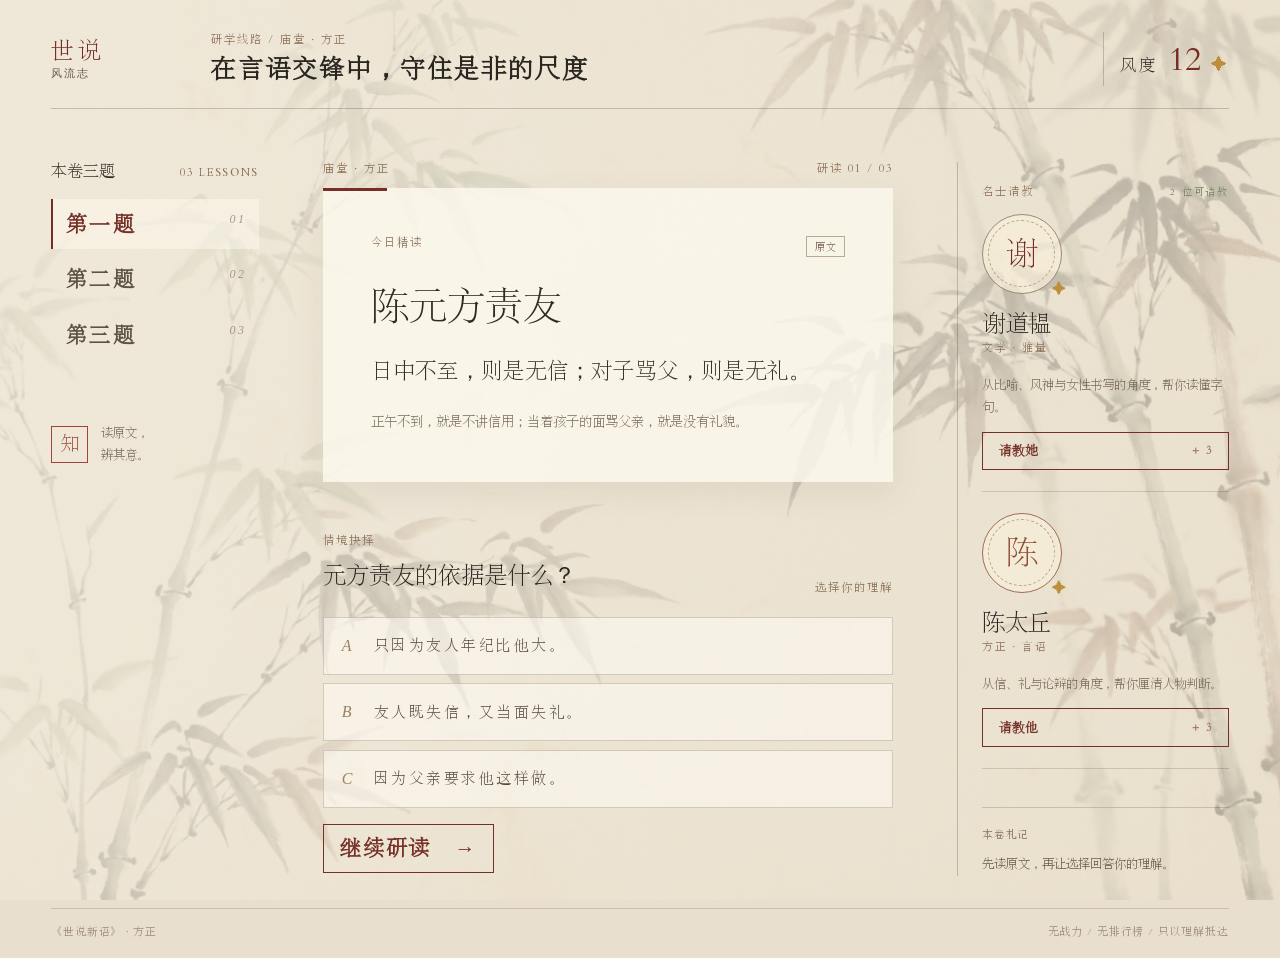
==== court.html @ 74789660 "first demo" ====
<!DOCTYPE html><html lang="zh-CN"><head><meta charset="UTF-8"><meta name="viewport" content="width=device-width, initial-scale=1.0"><title>庙堂·方正 · 世说风流志</title><link rel="stylesheet" href="css/style.css"></head><body class="game-page route-page route-court"><div class="game-shell"><div id="route-app"></div></div><script src="js/route.js"></script></body></html>
---- css/style.css ----
@font-face {
    font-family: 'ZHSJ Serif';
    src: url('../assets/fonts/ZHSJ-basic.woff2') format('woff2');
    font-display: swap;
}

:root {
    --ink: #2d2a25;
    --paper: #f7f0df;
    --accent: #7b3f26;
    --accent-dark: #5f2e1e;
}

* {
    box-sizing: border-box;
}

body {
    margin: 0;
    overflow: hidden;
    background: var(--paper);
    color: var(--ink);
    font-family: 'ZHSJ Serif', serif;
}

#app {
    position: relative;
    width: 100vw;
    height: 100vh;
    height: 100dvh;
}

#game-canvas {
    display: block;
    width: 100%;
    height: 100%;
}

#ui-layer {
    position: absolute;
    inset: 0;
    pointer-events: none;
    display: flex;
    flex-direction: column;
    align-items: flex-start;
    justify-content: space-between;
    padding: clamp(3rem, 10vh, 7rem) clamp(1.5rem, 9vw, 9rem) clamp(2rem, 8vh, 6rem);
}

.title-block {
    width: 100%;
    text-shadow: 0 1px 14px rgba(255, 252, 240, 0.75);
}

.title-block h1 {
    margin: 0;
    font-size: clamp(1.8rem, 5vw, 4.5rem);
    font-weight: 600;
    letter-spacing: 0.04em;
    line-height: 1.2;
    white-space: nowrap;
}

.title-block em {
    color: var(--accent);
    font-style: normal;
}

.eyebrow {
    margin: 0 0 0.8rem;
    color: var(--accent);
    font-size: clamp(0.85rem, 1.5vw, 1.1rem);
    letter-spacing: 0.35em;
}

/* 菜单容器 */
#start-menu {
    pointer-events: auto; /* 恢复按钮点击 */
    width: min(100%, 14rem);
    padding: 1rem 0;
}

/* 按钮样式 */
button {
    display: block;
    width: 100%;
    margin: 0.8rem 0;
    padding: 0.85rem 1.2rem;
    border: 1px solid var(--accent);
    border-radius: 2px;
    color: var(--paper);
    background-color: var(--accent);
    font: 600 1.3rem 'ZHSJ Serif', serif;
    letter-spacing: 0.12em;
    cursor: pointer;
    transition: background-color 0.2s, transform 0.2s;
}

button:hover {
    background-color: var(--accent-dark);
    transform: translateY(-2px);
}

button:focus-visible {
    outline: 3px solid rgba(123, 63, 38, 0.35);
    outline-offset: 3px;
}

button:disabled {
    cursor: wait;
    opacity: 0.7;
}

#loading-screen {
    position: absolute;
    inset: 0;
    display: flex;
    opacity: 0;
    background-color: #2c2c2c;
    color: #e1c273;
    flex-direction: column;
    justify-content: center;
    align-items: center;
    z-index: 999;
    pointer-events: none;
    transition: opacity 0.55s ease;
}

#loading-screen.is-visible {
    opacity: 1;
}

#loading-screen h1 {
    margin: 0 0 0.5rem;
    font-size: clamp(2rem, 6vw, 4rem);
    font-weight: 600;
}

#loading-screen p {
    margin: 0;
}

.loading-track {
    width: min(70vw, 20rem);
    height: 0.35rem;
    margin-top: 1.75rem;
    overflow: hidden;
    border: 1px solid rgba(225, 194, 115, 0.55);
    background: rgba(0, 0, 0, 0.25);
}

#loading-progress {
    display: block;
    width: 0%;
    height: 100%;
    background: #e1c273;
    transition: width 0.25s ease-out;
}

#loading-percent {
    min-width: 3rem;
    margin-top: 0.7rem !important;
    color: rgba(225, 194, 115, 0.8);
    font-size: 0.85rem;
    text-align: center;
}

.start-page {
    min-height: 100vh;
    overflow: auto;
    display: grid;
    place-items: center;
    padding: 2rem;
    background:
        linear-gradient(90deg, rgba(247, 240, 223, 0.28), rgba(247, 240, 223, 0.78)),
        url('../assets/images/bg_banboo.png') center / cover no-repeat;
}

.start-page.is-loading .welcome-panel {
    opacity: 0;
    transform: translateY(0.75rem);
}

.welcome-panel {
    width: min(100%, 40rem);
    padding: clamp(2rem, 7vw, 5rem);
    border-left: 3px solid var(--accent);
    background: rgba(247, 240, 223, 0.78);
    box-shadow: 0 1rem 3rem rgba(74, 49, 32, 0.12);
    opacity: 1;
    transform: translateY(0);
    transition: opacity 0.7s ease, transform 0.7s ease;
}

.start-eyebrow {
    margin: 0 0 1.5rem;
    color: var(--accent);
    font-size: clamp(0.85rem, 2vw, 1.05rem);
    letter-spacing: 0.28em;
}

.welcome-panel h1 {
    margin: 0;
    color: var(--ink);
    font-size: clamp(2rem, 5vw, 4rem);
    font-weight: 600;
    letter-spacing: 0.08em;
    line-height: 1.35;
}

.welcome-copy {
    max-width: 29rem;
    margin: 1.8rem 0 2.5rem;
    color: #5a4a3b;
    font-size: clamp(1rem, 2vw, 1.2rem);
    line-height: 2;
}

.start-actions {
    display: flex;
    flex-wrap: wrap;
    align-items: center;
    gap: 1rem;
}

.start-actions a {
    display: inline-block;
    padding: 0.8rem 1.5rem;
    font-size: 1.1rem;
    letter-spacing: 0.1em;
    text-decoration: none;
    transition: background-color 0.2s, color 0.2s, transform 0.2s;
}

.start-primary {
    color: var(--paper);
    background: var(--accent);
}

.start-secondary {
    color: var(--accent);
    border: 1px solid var(--accent);
}

.start-actions a:hover {
    transform: translateY(-2px);
}

.start-primary:hover {
    background: var(--accent-dark);
}

.start-secondary:hover {
    color: var(--paper);
    background: var(--accent);
}

@media (max-width: 600px) {
    #ui-layer {
        align-items: center;
        padding: 3.5rem 1.5rem max(1rem, env(safe-area-inset-bottom));
        text-align: center;
    }

    #start-menu {
        position: absolute;
        top: 50%;
        left: 50%;
        width: min(100%, 14rem);
        padding: 0.5rem 0;
        transform: translate(-50%, -50%);
    }

    #start-menu button {
        margin: 0.6rem 0;
        padding: 0.85rem 1.2rem;
        font-size: clamp(1.1rem, 5vw, 1.3rem);
    }

    .title-block h1 {
        font-size: clamp(1.65rem, 8vw, 3rem);
    }

    .start-page {
        padding: 1rem;
    }

    .welcome-panel {
        border-left-width: 2px;
    }

    .start-actions {
        align-items: stretch;
        flex-direction: column;
    }

    .start-actions a {
        text-align: center;
    }
}

/* 研学案卷 */
.game-page {
    min-height: 100vh;
    overflow: auto;
    background: #e8dfce;
    color: #292620;
    font-family: 'ZHSJ Serif', Georgia, serif;
    --game-background: url('../assets/images/bg_banboo.png');
}

.game-page::before {
    position: fixed;
    inset: 0;
    z-index: -1;
    background: linear-gradient(115deg, rgba(255, 252, 242, 0.7), rgba(213, 196, 168, 0.35)), var(--game-background) center / cover;
    content: '';
    opacity: 0.36;
}

.game-shell { width: min(100%, 1500px); min-height: 100vh; margin: auto; padding: 2rem clamp(1.2rem, 4vw, 4.5rem) 1.2rem; }
.game-header { display: grid; grid-template-columns: 8rem 1fr auto; align-items: center; gap: 2rem; padding-bottom: 1.4rem; border-bottom: 1px solid rgba(65, 52, 38, 0.25); }
.brand-mark { display: grid; color: #762f27; text-decoration: none; }
.brand-mark span { font-size: 1.45rem; letter-spacing: 0.13em; }
.brand-mark small { margin-top: 0.2rem; color: #675b4d; font: 0.66rem Georgia, serif; letter-spacing: 0.18em; text-transform: uppercase; }
.header-title p, .header-title h1, .grace-meter span, .grace-meter strong { margin: 0; }
.header-title p, .overline, .stage-topline, .rail-heading small, .choice-count, .card-meta, .mentor-role, .mentor-status, .lesson-note > span { color: #896d54; font-size: 0.7rem; letter-spacing: 0.18em; }
.header-title h1 { margin-top: 0.35rem; font-size: clamp(1.1rem, 2vw, 1.55rem); font-weight: 600; letter-spacing: 0.08em; }
.grace-meter { display: flex; align-items: baseline; gap: 0.65rem; padding: 0.5rem 0.1rem 0.5rem 1rem; border-left: 1px solid rgba(65, 52, 38, 0.25); }
.grace-meter span { letter-spacing: 0.2em; }
.grace-meter strong { color: #762f27; font-size: 2.1rem; font-weight: 500; }
.grace-meter i { color: #bd8f3d; font-style: normal; }
.game-layout { display: grid; grid-template-columns: 13rem minmax(0, 1fr) 17rem; gap: clamp(2rem, 5vw, 5.5rem); padding: 3.3rem 0 2rem; }
.rail-heading { display: flex; align-items: baseline; justify-content: space-between; margin-bottom: 1.2rem; color: #393128; font-size: 1rem; }
.route-rail nav { display: grid; gap: 0.35rem; }
.route-button { position: relative; display: grid; grid-template-columns: 1fr auto; width: 100%; margin: 0; padding: 0.85rem 0.8rem; border: 0; border-left: 2px solid transparent; border-radius: 0; color: #5d5244; background: transparent; font-family: inherit; text-align: left; cursor: pointer; }
.route-button b { color: inherit; font-size: 1.12rem; font-weight: 500; }
.route-button span { grid-column: 1 / 2; margin-top: 0.25rem; font-size: 0.68rem; letter-spacing: 0.06em; }
.route-button em { grid-column: 2; grid-row: 1 / 3; align-self: center; color: #a69783; font: italic 0.75rem Georgia, serif; }
.route-button:hover, .route-button.is-active { border-left-color: #762f27; color: #762f27; background: rgba(255, 250, 239, 0.48); }
.rail-note { display: flex; align-items: center; gap: 0.8rem; margin-top: 4rem; color: #796b5b; font-size: 0.78rem; line-height: 1.7; }
.rail-note p { margin: 0; }
.seal { display: grid; flex: 0 0 2.3rem; width: 2.3rem; height: 2.3rem; place-items: center; border: 1px solid #9f4639; color: #9f4639; font-size: 1.2rem; }
.study-stage { min-width: 0; }
.stage-topline { display: flex; justify-content: space-between; margin-bottom: 0.8rem; }
.text-card { position: relative; padding: clamp(1.5rem, 4vw, 3rem); background: rgba(252, 248, 237, 0.82); box-shadow: 0 0.7rem 2rem rgba(76, 58, 38, 0.08); }
.text-card::before { position: absolute; top: 0; left: 0; width: 4rem; height: 3px; background: #762f27; content: ''; }
.card-meta { display: flex; justify-content: space-between; }
.tag { padding: 0.25rem 0.45rem; border: 1px solid #bba995; color: #765f4b; font-size: 0.62rem; letter-spacing: 0.1em; }
.text-card h2 { margin: 1.7rem 0 1.3rem; color: #302a24; font-size: clamp(1.65rem, 3vw, 2.5rem); font-weight: 500; }
.source-line { max-width: 38rem; margin: 0; color: #392f28; font-size: clamp(1.1rem, 2vw, 1.35rem); line-height: 2.1; }
.translation { max-width: 38rem; margin: 0.9rem 0 0; color: #796b5b; font-size: 0.84rem; line-height: 1.9; }
.vocab-row { display: flex; align-items: center; flex-wrap: wrap; gap: 0.45rem; margin-top: 2rem; color: #967e68; font-size: 0.7rem; }
.vocab { position: relative; width: auto; margin: 0; padding: 0.25rem 0.55rem; border: 1px solid #c6b8a6; border-radius: 0; color: #6d4b3c; background: transparent; font: 0.78rem inherit; letter-spacing: 0; }
.vocab:hover::after { position: absolute; bottom: 120%; left: 50%; width: max-content; padding: 0.3rem 0.5rem; color: #f9f2df; background: #382f28; content: attr(data-tip); transform: translateX(-50%); }
.choice-section { padding-top: 3rem; }
.choice-heading { display: flex; align-items: end; justify-content: space-between; gap: 1rem; }
.choice-heading h3 { max-width: 34rem; margin: 0.55rem 0 0; font-size: clamp(1.1rem, 2vw, 1.45rem); font-weight: 500; line-height: 1.6; }
.choice-count { white-space: nowrap; }
.choice-list { display: grid; gap: 0.55rem; margin-top: 1.4rem; }
.choice { display: grid; grid-template-columns: 2rem 1fr auto; align-items: center; width: 100%; margin: 0; padding: 1rem 1.1rem; border: 1px solid rgba(104, 82, 63, 0.25); border-radius: 0; color: #53483c; background: rgba(255, 252, 244, 0.55); font-family: inherit; text-align: left; cursor: pointer; }
.choice span { color: #9d8061; font: italic 1rem Georgia, serif; }
.choice strong { font-size: 0.92rem; font-weight: 400; line-height: 1.6; }
.choice i { color: #aa927b; font-style: normal; opacity: 0; transition: opacity 0.2s; }
.choice:hover { border-color: #8f4b3f; background: rgba(255, 252, 244, 0.9); }
.choice:hover i { opacity: 1; }
.choice.is-correct { border-color: #6e8461; background: rgba(224, 233, 212, 0.65); }
.choice.is-wrong { border-color: #a45a4a; background: rgba(244, 222, 210, 0.7); }
.choice:disabled { cursor: default; }
.feedback { margin-top: 1rem; padding: 1rem 1.2rem; border-left: 2px solid #806d50; background: rgba(255, 250, 239, 0.7); color: #5c5042; font-size: 0.84rem; line-height: 1.7; }
.feedback strong { color: #762f27; font-size: 1rem; font-weight: 500; }
.feedback p { margin: 0.3rem 0; }
.feedback span { color: #8b6d48; font-size: 0.72rem; letter-spacing: 0.1em; }
.feedback.is-success { border-left-color: #6e8461; }.feedback.is-success strong { color: #557049; }.feedback.is-revise { border-left-color: #a45a4a; }
.continue-button, .mentor-button { width: auto; margin: 1rem 0 0; padding: 0.7rem 1rem; border: 1px solid #762f27; border-radius: 0; color: #762f27; background: transparent; font: 0.85rem inherit; letter-spacing: 0.08em; cursor: pointer; }
.continue-button:hover, .mentor-button:hover { color: #f9f2df; background: #762f27; }
.continue-button span { margin-left: 1rem; }
.mentor-panel { align-self: start; padding: 1.4rem 0 0 1.5rem; border-left: 1px solid rgba(65, 52, 38, 0.25); }
.mentor-header { display: flex; justify-content: space-between; align-items: center; }.mentor-status { color: #6a825c; font-size: 0.6rem; }
.mentor-portrait { position: relative; display: grid; width: 5rem; height: 5rem; margin: 2rem 0 1rem; place-items: center; border: 1px solid #9b8973; border-radius: 50%; color: #762f27; background: rgba(248, 240, 219, 0.7); font-size: 2rem; }.mentor-portrait::before { position: absolute; inset: 0.35rem; border: 1px dashed #b7a38a; border-radius: 50%; content: ''; }.mentor-portrait i { position: absolute; right: -0.3rem; bottom: -0.25rem; color: #bd8f3d; font-size: 0.9rem; font-style: normal; }
.mentor-panel h2 { margin: 0; font-size: 1.45rem; font-weight: 500; }.mentor-role { margin: 0.35rem 0 1.3rem; font-size: 0.66rem; }.mentor-panel blockquote { margin: 0; padding-left: 0.8rem; border-left: 2px solid #b78a58; color: #574637; font-size: 0.92rem; line-height: 1.9; }.mentor-panel blockquote small { color: #917e6b; font-size: 0.72rem; }.mentor-copy { color: #786958; font-size: 0.78rem; line-height: 1.8; }.mentor-button { display: flex; justify-content: space-between; gap: 1rem; width: 100%; margin-top: 1.3rem; font-size: 0.78rem; }.mentor-button span { color: #a17d5d; font-size: 0.68rem; }.mentor-button:hover span { color: #f9f2df; }.mentor-button:disabled { border-color: #a69a8a; color: #8c8173; background: transparent; cursor: default; }.mentor-button:disabled span { color: #8c8173; }.lesson-note { margin-top: 2.4rem; padding-top: 1rem; border-top: 1px solid rgba(65, 52, 38, 0.2); }.lesson-note > span { font-size: 0.65rem; }.lesson-note p { margin: 0.7rem 0 0; color: #695a4b; font-size: 0.78rem; line-height: 1.8; }
.game-footer { display: flex; justify-content: space-between; padding-top: 1rem; border-top: 1px solid rgba(65, 52, 38, 0.18); color: #9a8976; font-size: 0.66rem; letter-spacing: 0.08em; }

.route-hub { padding: clamp(3rem, 8vh, 6rem) 0 4rem; }
.hub-intro { max-width: 38rem; }
.hub-intro h2 { margin: 0.7rem 0 1rem; color: #302a24; font-size: clamp(2rem, 5vw, 3.8rem); font-weight: 500; line-height: 1.3; }
.hub-intro p { max-width: 31rem; margin: 0; color: #786958; font-size: 0.95rem; line-height: 1.9; }
.route-grid { display: grid; grid-template-columns: repeat(4, 1fr); gap: 1rem; margin-top: 3.5rem; }
.route-card { position: relative; display: flex; min-height: 15rem; flex-direction: column; justify-content: flex-end; padding: 1.4rem; overflow: hidden; border: 1px solid rgba(104, 82, 63, 0.25); color: #f8f0de; text-decoration: none; background: #786450 center / cover; box-shadow: 0 0.8rem 1.5rem rgba(76, 58, 38, 0.1); transition: transform 0.25s, box-shadow 0.25s; }
.route-card::before { position: absolute; inset: 0; background: linear-gradient(180deg, rgba(38, 28, 20, 0.06), rgba(38, 28, 20, 0.78)); content: ''; }
.route-card > * { position: relative; z-index: 1; }
.route-card:hover { transform: translateY(-0.4rem); box-shadow: 0 1.2rem 2rem rgba(76, 58, 38, 0.2); }
.route-card span { font-size: 0.68rem; letter-spacing: 0.14em; }.route-card h3 { margin: 0.5rem 0 0.2rem; font-size: 1.65rem; font-weight: 500; }.route-card p { margin: 0; font-size: 0.72rem; opacity: 0.84; }.route-card i { position: absolute; right: 1.4rem; bottom: 1.2rem; font-size: 1.2rem; font-style: normal; }.route-card-literature { background-image: url('../assets/images/bg_ju.png'); }.route-card-mountain { background-image: url('../assets/images/bg_lan.png'); }.route-card-court { background-image: url('../assets/images/bg_banboo.png'); }.route-card-bearing { background-image: url('../assets/images/bg_lian.png'); }
.hub-note { display: flex; align-items: center; gap: 0.9rem; margin-top: 3rem; color: #796b5b; font-size: 0.82rem; line-height: 1.7; }.hub-note p { margin: 0; }.hub-note small { color: #9a8976; font-size: 0.7rem; }
.lesson-nav { display: grid; gap: 0.35rem; }.lesson-tab { display: flex; justify-content: space-between; width: 100%; margin: 0; padding: 0.8rem; border: 0; border-left: 2px solid transparent; border-radius: 0; color: #5d5244; background: transparent; font: 0.92rem inherit; text-align: left; cursor: pointer; }.lesson-tab em { color: #a69783; font: italic 0.75rem Georgia, serif; }.lesson-tab:hover, .lesson-tab.is-active { border-left-color: #762f27; color: #762f27; background: rgba(255, 250, 239, 0.48); }
.mentor-card { padding-bottom: 1.3rem; margin-bottom: 1.3rem; border-bottom: 1px solid rgba(65, 52, 38, 0.18); }.mentor-card .mentor-portrait { margin-top: 1rem; }.mentor-portrait-court { border-color: #9f6a55; color: #8d4d37; }.mentor-card .mentor-copy { margin-bottom: 0.8rem; }.mentor-card .mentor-button { margin-top: 0; }

@media (max-width: 950px) { .route-grid { grid-template-columns: repeat(2, 1fr); }.route-hub { padding-top: 3rem; } }
@media (max-width: 620px) { .route-grid { grid-template-columns: 1fr 1fr; gap: 0.65rem; margin-top: 2.3rem; }.route-card { min-height: 12rem; padding: 1rem; }.route-card h3 { font-size: 1.2rem; }.route-card i { right: 1rem; bottom: 0.9rem; }.hub-note { margin-top: 2rem; }.route-page .game-layout { display: flex; }.route-page .mentor-panel { display: block; }.route-page .mentor-card { min-height: 0; } }

@media (max-width: 950px) { .game-layout { grid-template-columns: 10rem minmax(0, 1fr); gap: 2rem; }.mentor-panel { grid-column: 2; display: grid; grid-template-columns: 5rem 1fr; column-gap: 1rem; padding: 1.5rem 0 0; border-top: 1px solid rgba(65, 52, 38, 0.25); border-left: 0; }.mentor-header, .mentor-copy, .mentor-button, .lesson-note { grid-column: 1 / -1; }.mentor-portrait { margin: 1rem 0; }.mentor-panel h2 { align-self: end; }.mentor-role { align-self: start; }.mentor-panel blockquote { align-self: end; } }
@media (max-width: 620px) { .game-shell { padding: 1rem 1rem 1.2rem; }.game-header { grid-template-columns: 1fr auto; gap: 1rem; }.header-title { grid-column: 1 / -1; grid-row: 2; }.header-title h1 { font-size: 1.15rem; }.game-layout { display: flex; flex-direction: column; gap: 1.8rem; padding-top: 1.8rem; }.route-rail nav { display: flex; gap: 0.3rem; overflow-x: auto; padding-bottom: 0.35rem; }.route-button { min-width: 7.1rem; padding: 0.6rem; border-top: 2px solid transparent; border-left: 0; }.route-button.is-active, .route-button:hover { border-top-color: #762f27; border-left-color: transparent; }.route-button span { font-size: 0.6rem; white-space: nowrap; }.rail-note { display: none; }.text-card { padding: 1.3rem; }.choice-section { padding-top: 1.8rem; }.choice-heading { display: block; }.choice-count { display: block; margin-top: 0.8rem; }.choice { grid-template-columns: 1.5rem 1fr; padding: 0.8rem; }.choice i { display: none; }.mentor-panel { display: block; padding-top: 1.4rem; border-top: 1px solid rgba(65, 52, 38, 0.25); }.mentor-portrait { margin-top: 1rem; }.game-footer { display: block; line-height: 1.8; }.game-footer span { display: block; } }
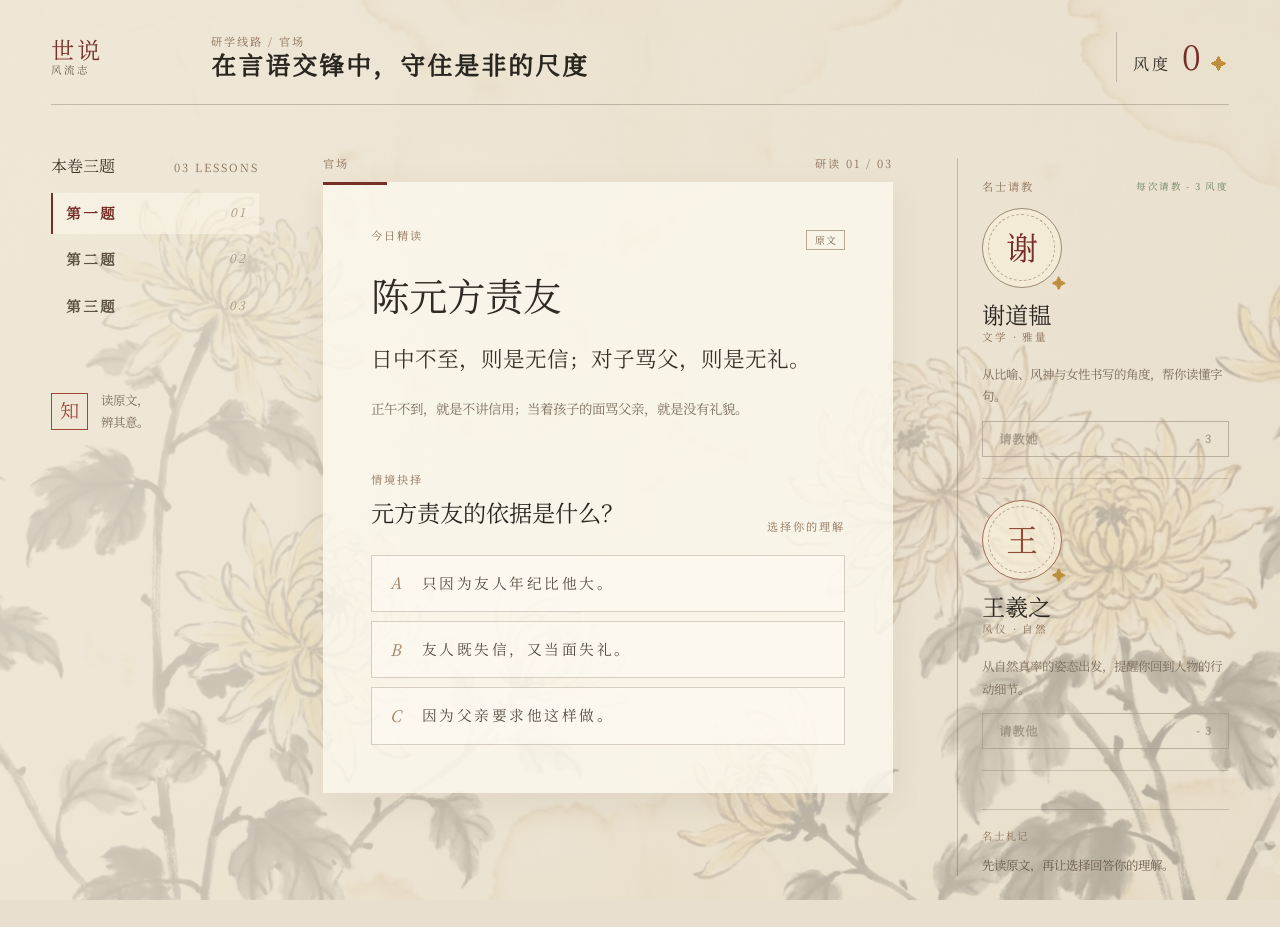
==== commit 0d874392: "big rebuild" ====
--- a/court.html
+++ b/court.html
@@ -1 +1,111 @@
-<!DOCTYPE html><html lang="zh-CN"><head><meta charset="UTF-8"><meta name="viewport" content="width=device-width, initial-scale=1.0"><title>庙堂·方正 · 世说风流志</title><link rel="stylesheet" href="css/style.css"></head><body class="game-page route-page route-court"><div class="game-shell"><div id="route-app"></div></div><script src="js/route.js"></script></body></html>+<!DOCTYPE html>
+<html lang="zh-CN">
+<head>
+	<meta charset="UTF-8">
+	<meta name="viewport" content="width=device-width, initial-scale=1.0">
+	<title>官场 · 世说风流志</title>
+	<link rel="icon" href="assets/images/favicon.ico" type="image/x-icon">
+	<link rel="stylesheet" href="css/style.css">
+</head>
+<body class="game-page route-page route-court">
+	<div class="game-shell">
+		<header class="game-header">
+			<a class="brand-mark" href="start.html" aria-label="返回线路总览"><span>世说</span><small>风流志</small></a>
+			<div class="header-title">
+				<p>研学线路 / 官场</p>
+				<h1>在言语交锋中，守住是非的尺度</h1>
+			</div>
+			<div class="grace-meter">
+				<span>风度</span>
+				<strong id="grace-value" aria-live="polite"></strong>
+				<i>✦</i>
+			</div>
+		</header>
+		<main class="game-layout" data-route="court">
+			<aside class="route-rail">
+				<div class="rail-heading"><span>本卷三题</span><small>03 LESSONS</small></div>
+				<nav class="lesson-nav" aria-label="题目导航">
+					<button class="lesson-tab is-active" data-index="0">第一题<em>01</em></button>
+					<button class="lesson-tab" data-index="1">第二题<em>02</em></button>
+					<button class="lesson-tab" data-index="2">第三题<em>03</em></button>
+				</nav>
+				<div class="rail-note"><span class="seal">知</span><p>读原文，<br>辨其意。</p></div>
+			</aside>
+			<section class="study-stage">
+				<div class="stage-topline"><span>官场</span><span id="chapter-progress">研读 01 / 03</span></div>
+				<div class="lesson-list">
+					<article class="lesson text-card is-active" data-question-id="court-q1">
+						<div class="card-meta"><span>今日精读</span><span class="tag">原文</span></div>
+						<h2>陈元方责友</h2>
+						<p class="source-line">日中不至，则是无信；对子骂父，则是无礼。</p>
+						<p class="translation">正午不到，就是不讲信用；当着孩子的面骂父亲，就是没有礼貌。</p>
+						<section class="choice-section" aria-live="polite">
+							<div class="choice-heading"><div><span class="overline">情境抉择</span><h3>元方责友的依据是什么？</h3></div><span class="choice-count">选择你的理解</span></div>
+							<div class="choice-list">
+								<button class="choice" data-choice-index="0"><span>A</span><strong>只因为友人年纪比他大。</strong><i>→</i></button>
+								<button class="choice" data-choice-index="1"><span>B</span><strong>友人既失信，又当面失礼。</strong><i>→</i></button>
+								<button class="choice" data-choice-index="2"><span>C</span><strong>因为父亲要求他这样做。</strong><i>→</i></button>
+							</div>
+							<div class="feedback" hidden></div>
+						</section>
+					</article>
+					<article class="lesson text-card" data-question-id="court-q2" hidden>
+						<div class="card-meta"><span>今日精读</span><span class="tag">原文</span></div>
+						<h2>小时了了</h2>
+						<p class="source-line">小时了了，大未必佳。</p>
+						<p class="translation">小时候聪明，长大后未必出众。</p>
+						<section class="choice-section" aria-live="polite">
+							<div class="choice-heading"><div><span class="overline">情境抉择</span><h3>孔融怎样回应这句带有试探的话？</h3></div><span class="choice-count">选择你的理解</span></div>
+							<div class="choice-list">
+								<button class="choice" data-choice-index="0"><span>A</span><strong>直接哭泣离开。</strong><i>→</i></button>
+								<button class="choice" data-choice-index="1"><span>B</span><strong>以机敏反问，指出对方也可能是小时候聪明。</strong><i>→</i></button>
+								<button class="choice" data-choice-index="2"><span>C</span><strong>沉默不作回答。</strong><i>→</i></button>
+							</div>
+							<div class="feedback" hidden></div>
+						</section>
+					</article>
+					<article class="lesson text-card" data-question-id="court-q3" hidden>
+						<div class="card-meta"><span>今日精读</span><span class="tag">原文</span></div>
+						<h2>陈太丘与友期</h2>
+						<p class="source-line">君与家君期日中。日中不至，则是无信。</p>
+						<p class="translation">您和我父亲约定正午见面，正午却没有到，就是不讲信用。</p>
+						<section class="choice-section" aria-live="polite">
+							<div class="choice-heading"><div><span class="overline">情境抉择</span><h3>这段话最重要的表达方式是什么？</h3></div><span class="choice-count">选择你的理解</span></div>
+							<div class="choice-list">
+								<button class="choice" data-choice-index="0"><span>A</span><strong>用事实和判断构成清晰的论辩。</strong><i>→</i></button>
+								<button class="choice" data-choice-index="1"><span>B</span><strong>用夸张故事博取同情。</strong><i>→</i></button>
+								<button class="choice" data-choice-index="2"><span>C</span><strong>用委婉语气回避冲突。</strong><i>→</i></button>
+							</div>
+							<div class="feedback" hidden></div>
+						</section>
+					</article>
+				</div>
+				<section class="completion-panel" hidden>
+					<span class="overline">本卷完成</span>
+					<h2>你的研读结果</h2>
+					<p class="completion-score"></p>
+					<a class="home-link" href="index.html">返回首页</a>
+				</section>
+			</section>
+			<aside class="mentor-panel">
+				<div class="mentor-header"><span class="overline">名士请教</span><span class="mentor-status">每次请教 - 3 风度</span></div>
+				<div class="mentor-card">
+					<div class="mentor-portrait"><span>谢</span><i>✦</i></div>
+					<h2>谢道韫</h2><p class="mentor-role">文学 · 雅量</p>
+					<p class="mentor-copy">从比喻、风神与女性书写的角度，帮你读懂字句。</p>
+					<button class="mentor-button" data-mentor="谢道韫">请教她 <span>- 3</span></button>
+				</div>
+				<div class="mentor-card">
+					<div class="mentor-portrait mentor-portrait-court"><span>王</span><i>✦</i></div>
+					<h2>王羲之</h2><p class="mentor-role">风仪 · 自然</p>
+					<p class="mentor-copy">从自然真率的姿态出发，提醒你回到人物的行动细节。</p>
+					<button class="mentor-button" data-mentor="王羲之">请教他 <span>- 3</span></button>
+				</div>
+				<div class="lesson-note"><span>名士札记</span><p>先读原文，再让选择回答你的理解。</p></div>
+			</aside>
+		</main>
+	</div>
+	<script src="js/state.js"></script>
+	<script src="js/route.js"></script>
+</body>
+</html>
--- a/css/style.css
+++ b/css/style.css
@@ -1,6 +1,6 @@
 @font-face {
-    font-family: 'ZHSJ Serif';
-    src: url('../assets/fonts/ZHSJ-basic.woff2') format('woff2');
+    font-family: 'Chill Jinshu Song';
+    src: url('../assets/fonts/ChillJinshuSongRegular.woff') format('woff');
     font-display: swap;
 }
 
@@ -20,7 +20,7 @@
     overflow: hidden;
     background: var(--paper);
     color: var(--ink);
-    font-family: 'ZHSJ Serif', serif;
+    font-family: 'Chill Jinshu Song';
 }
 
 #app {
@@ -90,7 +90,7 @@
     border-radius: 2px;
     color: var(--paper);
     background-color: var(--accent);
-    font: 600 1.3rem 'ZHSJ Serif', serif;
+    font: 600 1.3rem 'Chill Jinshu Song';
     letter-spacing: 0.12em;
     cursor: pointer;
     transition: background-color 0.2s, transform 0.2s;
@@ -165,147 +165,13 @@
     text-align: center;
 }
 
-.start-page {
-    min-height: 100vh;
-    overflow: auto;
-    display: grid;
-    place-items: center;
-    padding: 2rem;
-    background:
-        linear-gradient(90deg, rgba(247, 240, 223, 0.28), rgba(247, 240, 223, 0.78)),
-        url('../assets/images/bg_banboo.png') center / cover no-repeat;
-}
-
-.start-page.is-loading .welcome-panel {
-    opacity: 0;
-    transform: translateY(0.75rem);
-}
-
-.welcome-panel {
-    width: min(100%, 40rem);
-    padding: clamp(2rem, 7vw, 5rem);
-    border-left: 3px solid var(--accent);
-    background: rgba(247, 240, 223, 0.78);
-    box-shadow: 0 1rem 3rem rgba(74, 49, 32, 0.12);
-    opacity: 1;
-    transform: translateY(0);
-    transition: opacity 0.7s ease, transform 0.7s ease;
-}
-
-.start-eyebrow {
-    margin: 0 0 1.5rem;
-    color: var(--accent);
-    font-size: clamp(0.85rem, 2vw, 1.05rem);
-    letter-spacing: 0.28em;
-}
-
-.welcome-panel h1 {
-    margin: 0;
-    color: var(--ink);
-    font-size: clamp(2rem, 5vw, 4rem);
-    font-weight: 600;
-    letter-spacing: 0.08em;
-    line-height: 1.35;
-}
-
-.welcome-copy {
-    max-width: 29rem;
-    margin: 1.8rem 0 2.5rem;
-    color: #5a4a3b;
-    font-size: clamp(1rem, 2vw, 1.2rem);
-    line-height: 2;
-}
-
-.start-actions {
-    display: flex;
-    flex-wrap: wrap;
-    align-items: center;
-    gap: 1rem;
-}
-
-.start-actions a {
-    display: inline-block;
-    padding: 0.8rem 1.5rem;
-    font-size: 1.1rem;
-    letter-spacing: 0.1em;
-    text-decoration: none;
-    transition: background-color 0.2s, color 0.2s, transform 0.2s;
-}
-
-.start-primary {
-    color: var(--paper);
-    background: var(--accent);
-}
-
-.start-secondary {
-    color: var(--accent);
-    border: 1px solid var(--accent);
-}
-
-.start-actions a:hover {
-    transform: translateY(-2px);
-}
-
-.start-primary:hover {
-    background: var(--accent-dark);
-}
-
-.start-secondary:hover {
-    color: var(--paper);
-    background: var(--accent);
-}
-
-@media (max-width: 600px) {
-    #ui-layer {
-        align-items: center;
-        padding: 3.5rem 1.5rem max(1rem, env(safe-area-inset-bottom));
-        text-align: center;
-    }
-
-    #start-menu {
-        position: absolute;
-        top: 50%;
-        left: 50%;
-        width: min(100%, 14rem);
-        padding: 0.5rem 0;
-        transform: translate(-50%, -50%);
-    }
-
-    #start-menu button {
-        margin: 0.6rem 0;
-        padding: 0.85rem 1.2rem;
-        font-size: clamp(1.1rem, 5vw, 1.3rem);
-    }
-
-    .title-block h1 {
-        font-size: clamp(1.65rem, 8vw, 3rem);
-    }
-
-    .start-page {
-        padding: 1rem;
-    }
-
-    .welcome-panel {
-        border-left-width: 2px;
-    }
-
-    .start-actions {
-        align-items: stretch;
-        flex-direction: column;
-    }
-
-    .start-actions a {
-        text-align: center;
-    }
-}
-
 /* 研学案卷 */
 .game-page {
     min-height: 100vh;
     overflow: auto;
     background: #e8dfce;
     color: #292620;
-    font-family: 'ZHSJ Serif', Georgia, serif;
+    font-family: 'Chill Jinshu Song';
     --game-background: url('../assets/images/bg_banboo.png');
 }
 
@@ -322,7 +188,7 @@
 .game-header { display: grid; grid-template-columns: 8rem 1fr auto; align-items: center; gap: 2rem; padding-bottom: 1.4rem; border-bottom: 1px solid rgba(65, 52, 38, 0.25); }
 .brand-mark { display: grid; color: #762f27; text-decoration: none; }
 .brand-mark span { font-size: 1.45rem; letter-spacing: 0.13em; }
-.brand-mark small { margin-top: 0.2rem; color: #675b4d; font: 0.66rem Georgia, serif; letter-spacing: 0.18em; text-transform: uppercase; }
+.brand-mark small { margin-top: 0.2rem; color: #675b4d; font: 0.66rem 'Chill Jinshu Song'; letter-spacing: 0.18em; text-transform: uppercase; }
 .header-title p, .header-title h1, .grace-meter span, .grace-meter strong { margin: 0; }
 .header-title p, .overline, .stage-topline, .rail-heading small, .choice-count, .card-meta, .mentor-role, .mentor-status, .lesson-note > span { color: #896d54; font-size: 0.7rem; letter-spacing: 0.18em; }
 .header-title h1 { margin-top: 0.35rem; font-size: clamp(1.1rem, 2vw, 1.55rem); font-weight: 600; letter-spacing: 0.08em; }
@@ -333,33 +199,26 @@
 .game-layout { display: grid; grid-template-columns: 13rem minmax(0, 1fr) 17rem; gap: clamp(2rem, 5vw, 5.5rem); padding: 3.3rem 0 2rem; }
 .rail-heading { display: flex; align-items: baseline; justify-content: space-between; margin-bottom: 1.2rem; color: #393128; font-size: 1rem; }
 .route-rail nav { display: grid; gap: 0.35rem; }
-.route-button { position: relative; display: grid; grid-template-columns: 1fr auto; width: 100%; margin: 0; padding: 0.85rem 0.8rem; border: 0; border-left: 2px solid transparent; border-radius: 0; color: #5d5244; background: transparent; font-family: inherit; text-align: left; cursor: pointer; }
-.route-button b { color: inherit; font-size: 1.12rem; font-weight: 500; }
-.route-button span { grid-column: 1 / 2; margin-top: 0.25rem; font-size: 0.68rem; letter-spacing: 0.06em; }
-.route-button em { grid-column: 2; grid-row: 1 / 3; align-self: center; color: #a69783; font: italic 0.75rem Georgia, serif; }
-.route-button:hover, .route-button.is-active { border-left-color: #762f27; color: #762f27; background: rgba(255, 250, 239, 0.48); }
 .rail-note { display: flex; align-items: center; gap: 0.8rem; margin-top: 4rem; color: #796b5b; font-size: 0.78rem; line-height: 1.7; }
 .rail-note p { margin: 0; }
 .seal { display: grid; flex: 0 0 2.3rem; width: 2.3rem; height: 2.3rem; place-items: center; border: 1px solid #9f4639; color: #9f4639; font-size: 1.2rem; }
 .study-stage { min-width: 0; }
 .stage-topline { display: flex; justify-content: space-between; margin-bottom: 0.8rem; }
 .text-card { position: relative; padding: clamp(1.5rem, 4vw, 3rem); background: rgba(252, 248, 237, 0.82); box-shadow: 0 0.7rem 2rem rgba(76, 58, 38, 0.08); }
+.lesson[hidden], .completion-panel[hidden] { display: none; }
 .text-card::before { position: absolute; top: 0; left: 0; width: 4rem; height: 3px; background: #762f27; content: ''; }
 .card-meta { display: flex; justify-content: space-between; }
 .tag { padding: 0.25rem 0.45rem; border: 1px solid #bba995; color: #765f4b; font-size: 0.62rem; letter-spacing: 0.1em; }
 .text-card h2 { margin: 1.7rem 0 1.3rem; color: #302a24; font-size: clamp(1.65rem, 3vw, 2.5rem); font-weight: 500; }
 .source-line { max-width: 38rem; margin: 0; color: #392f28; font-size: clamp(1.1rem, 2vw, 1.35rem); line-height: 2.1; }
 .translation { max-width: 38rem; margin: 0.9rem 0 0; color: #796b5b; font-size: 0.84rem; line-height: 1.9; }
-.vocab-row { display: flex; align-items: center; flex-wrap: wrap; gap: 0.45rem; margin-top: 2rem; color: #967e68; font-size: 0.7rem; }
-.vocab { position: relative; width: auto; margin: 0; padding: 0.25rem 0.55rem; border: 1px solid #c6b8a6; border-radius: 0; color: #6d4b3c; background: transparent; font: 0.78rem inherit; letter-spacing: 0; }
-.vocab:hover::after { position: absolute; bottom: 120%; left: 50%; width: max-content; padding: 0.3rem 0.5rem; color: #f9f2df; background: #382f28; content: attr(data-tip); transform: translateX(-50%); }
 .choice-section { padding-top: 3rem; }
 .choice-heading { display: flex; align-items: end; justify-content: space-between; gap: 1rem; }
 .choice-heading h3 { max-width: 34rem; margin: 0.55rem 0 0; font-size: clamp(1.1rem, 2vw, 1.45rem); font-weight: 500; line-height: 1.6; }
 .choice-count { white-space: nowrap; }
 .choice-list { display: grid; gap: 0.55rem; margin-top: 1.4rem; }
 .choice { display: grid; grid-template-columns: 2rem 1fr auto; align-items: center; width: 100%; margin: 0; padding: 1rem 1.1rem; border: 1px solid rgba(104, 82, 63, 0.25); border-radius: 0; color: #53483c; background: rgba(255, 252, 244, 0.55); font-family: inherit; text-align: left; cursor: pointer; }
-.choice span { color: #9d8061; font: italic 1rem Georgia, serif; }
+.choice span { color: #9d8061; font: italic 1rem 'Chill Jinshu Song'; }
 .choice strong { font-size: 0.92rem; font-weight: 400; line-height: 1.6; }
 .choice i { color: #aa927b; font-style: normal; opacity: 0; transition: opacity 0.2s; }
 .choice:hover { border-color: #8f4b3f; background: rgba(255, 252, 244, 0.9); }
@@ -372,9 +231,13 @@
 .feedback p { margin: 0.3rem 0; }
 .feedback span { color: #8b6d48; font-size: 0.72rem; letter-spacing: 0.1em; }
 .feedback.is-success { border-left-color: #6e8461; }.feedback.is-success strong { color: #557049; }.feedback.is-revise { border-left-color: #a45a4a; }
-.continue-button, .mentor-button { width: auto; margin: 1rem 0 0; padding: 0.7rem 1rem; border: 1px solid #762f27; border-radius: 0; color: #762f27; background: transparent; font: 0.85rem inherit; letter-spacing: 0.08em; cursor: pointer; }
-.continue-button:hover, .mentor-button:hover { color: #f9f2df; background: #762f27; }
-.continue-button span { margin-left: 1rem; }
+.completion-panel { min-height: 25rem; padding: clamp(2rem, 6vw, 4rem); background: rgba(252, 248, 237, 0.82); box-shadow: 0 0.7rem 2rem rgba(76, 58, 38, 0.08); }
+.completion-panel h2 { margin: 1rem 0; color: #302a24; font-size: clamp(1.8rem, 4vw, 2.8rem); font-weight: 500; }
+.completion-score { color: #695a4b; font-size: 1rem; line-height: 1.9; }
+.home-link { display: inline-block; margin-top: 1.5rem; padding: 0.7rem 1rem; border: 1px solid #762f27; color: #762f27; text-decoration: none; letter-spacing: 0.08em; }
+.home-link:hover { color: #f9f2df; background: #762f27; }
+.mentor-button { width: auto; margin: 1rem 0 0; padding: 0.7rem 1rem; border: 1px solid #762f27; border-radius: 0; color: #762f27; background: transparent; font-family: inherit; font-size: 0.85rem; letter-spacing: 0.08em; cursor: pointer; }
+.mentor-button:hover { color: #f9f2df; background: #762f27; }
 .mentor-panel { align-self: start; padding: 1.4rem 0 0 1.5rem; border-left: 1px solid rgba(65, 52, 38, 0.25); }
 .mentor-header { display: flex; justify-content: space-between; align-items: center; }.mentor-status { color: #6a825c; font-size: 0.6rem; }
 .mentor-portrait { position: relative; display: grid; width: 5rem; height: 5rem; margin: 2rem 0 1rem; place-items: center; border: 1px solid #9b8973; border-radius: 50%; color: #762f27; background: rgba(248, 240, 219, 0.7); font-size: 2rem; }.mentor-portrait::before { position: absolute; inset: 0.35rem; border: 1px dashed #b7a38a; border-radius: 50%; content: ''; }.mentor-portrait i { position: absolute; right: -0.3rem; bottom: -0.25rem; color: #bd8f3d; font-size: 0.9rem; font-style: normal; }
@@ -385,18 +248,18 @@
 .hub-intro { max-width: 38rem; }
 .hub-intro h2 { margin: 0.7rem 0 1rem; color: #302a24; font-size: clamp(2rem, 5vw, 3.8rem); font-weight: 500; line-height: 1.3; }
 .hub-intro p { max-width: 31rem; margin: 0; color: #786958; font-size: 0.95rem; line-height: 1.9; }
-.route-grid { display: grid; grid-template-columns: repeat(4, 1fr); gap: 1rem; margin-top: 3.5rem; }
+.route-grid { display: grid; grid-template-columns: repeat(2, 1fr); gap: 1rem; margin-top: 3.5rem; }
 .route-card { position: relative; display: flex; min-height: 15rem; flex-direction: column; justify-content: flex-end; padding: 1.4rem; overflow: hidden; border: 1px solid rgba(104, 82, 63, 0.25); color: #f8f0de; text-decoration: none; background: #786450 center / cover; box-shadow: 0 0.8rem 1.5rem rgba(76, 58, 38, 0.1); transition: transform 0.25s, box-shadow 0.25s; }
 .route-card::before { position: absolute; inset: 0; background: linear-gradient(180deg, rgba(38, 28, 20, 0.06), rgba(38, 28, 20, 0.78)); content: ''; }
 .route-card > * { position: relative; z-index: 1; }
 .route-card:hover { transform: translateY(-0.4rem); box-shadow: 0 1.2rem 2rem rgba(76, 58, 38, 0.2); }
-.route-card span { font-size: 0.68rem; letter-spacing: 0.14em; }.route-card h3 { margin: 0.5rem 0 0.2rem; font-size: 1.65rem; font-weight: 500; }.route-card p { margin: 0; font-size: 0.72rem; opacity: 0.84; }.route-card i { position: absolute; right: 1.4rem; bottom: 1.2rem; font-size: 1.2rem; font-style: normal; }.route-card-literature { background-image: url('../assets/images/bg_ju.png'); }.route-card-mountain { background-image: url('../assets/images/bg_lan.png'); }.route-card-court { background-image: url('../assets/images/bg_banboo.png'); }.route-card-bearing { background-image: url('../assets/images/bg_lian.png'); }
+.route-card span { font-size: 0.68rem; letter-spacing: 0.14em; }.route-card h3 { margin: 0.5rem 0 0.2rem; font-size: 1.65rem; font-weight: 500; }.route-card p { margin: 0; font-size: 0.72rem; opacity: 0.84; }.route-card i { position: absolute; right: 1.4rem; bottom: 1.2rem; font-size: 1.2rem; font-style: normal; }.route-card-mountain { background-image: url('../assets/images/bg_lan.png'); }.route-card-court { background-image: url('../assets/images/bg_banboo.png'); }
 .hub-note { display: flex; align-items: center; gap: 0.9rem; margin-top: 3rem; color: #796b5b; font-size: 0.82rem; line-height: 1.7; }.hub-note p { margin: 0; }.hub-note small { color: #9a8976; font-size: 0.7rem; }
-.lesson-nav { display: grid; gap: 0.35rem; }.lesson-tab { display: flex; justify-content: space-between; width: 100%; margin: 0; padding: 0.8rem; border: 0; border-left: 2px solid transparent; border-radius: 0; color: #5d5244; background: transparent; font: 0.92rem inherit; text-align: left; cursor: pointer; }.lesson-tab em { color: #a69783; font: italic 0.75rem Georgia, serif; }.lesson-tab:hover, .lesson-tab.is-active { border-left-color: #762f27; color: #762f27; background: rgba(255, 250, 239, 0.48); }
+.lesson-nav { display: grid; gap: 0.35rem; }.lesson-tab { display: flex; justify-content: space-between; width: 100%; margin: 0; padding: 0.8rem; border: 0; border-left: 2px solid transparent; border-radius: 0; color: #5d5244; background: transparent; font-family: inherit; font-size: 0.92rem; text-align: left; cursor: pointer; }.lesson-tab em { color: #a69783; font: italic 0.75rem 'Chill Jinshu Song'; }.lesson-tab:hover, .lesson-tab.is-active { border-left-color: #762f27; color: #762f27; background: rgba(255, 250, 239, 0.48); }
 .mentor-card { padding-bottom: 1.3rem; margin-bottom: 1.3rem; border-bottom: 1px solid rgba(65, 52, 38, 0.18); }.mentor-card .mentor-portrait { margin-top: 1rem; }.mentor-portrait-court { border-color: #9f6a55; color: #8d4d37; }.mentor-card .mentor-copy { margin-bottom: 0.8rem; }.mentor-card .mentor-button { margin-top: 0; }
 
 @media (max-width: 950px) { .route-grid { grid-template-columns: repeat(2, 1fr); }.route-hub { padding-top: 3rem; } }
-@media (max-width: 620px) { .route-grid { grid-template-columns: 1fr 1fr; gap: 0.65rem; margin-top: 2.3rem; }.route-card { min-height: 12rem; padding: 1rem; }.route-card h3 { font-size: 1.2rem; }.route-card i { right: 1rem; bottom: 0.9rem; }.hub-note { margin-top: 2rem; }.route-page .game-layout { display: flex; }.route-page .mentor-panel { display: block; }.route-page .mentor-card { min-height: 0; } }
+@media (max-width: 620px) { .title-block h1 { white-space: normal; overflow-wrap: anywhere; }.route-grid { grid-template-columns: 1fr 1fr; gap: 0.65rem; margin-top: 2.3rem; }.route-card { min-height: 12rem; padding: 1rem; }.route-card h3 { font-size: 1.2rem; }.route-card i { right: 1rem; bottom: 0.9rem; }.hub-note { margin-top: 2rem; }.route-page .game-layout { display: flex; }.route-page .mentor-panel { display: block; }.route-page .mentor-card { min-height: 0; } }
 
 @media (max-width: 950px) { .game-layout { grid-template-columns: 10rem minmax(0, 1fr); gap: 2rem; }.mentor-panel { grid-column: 2; display: grid; grid-template-columns: 5rem 1fr; column-gap: 1rem; padding: 1.5rem 0 0; border-top: 1px solid rgba(65, 52, 38, 0.25); border-left: 0; }.mentor-header, .mentor-copy, .mentor-button, .lesson-note { grid-column: 1 / -1; }.mentor-portrait { margin: 1rem 0; }.mentor-panel h2 { align-self: end; }.mentor-role { align-self: start; }.mentor-panel blockquote { align-self: end; } }
-@media (max-width: 620px) { .game-shell { padding: 1rem 1rem 1.2rem; }.game-header { grid-template-columns: 1fr auto; gap: 1rem; }.header-title { grid-column: 1 / -1; grid-row: 2; }.header-title h1 { font-size: 1.15rem; }.game-layout { display: flex; flex-direction: column; gap: 1.8rem; padding-top: 1.8rem; }.route-rail nav { display: flex; gap: 0.3rem; overflow-x: auto; padding-bottom: 0.35rem; }.route-button { min-width: 7.1rem; padding: 0.6rem; border-top: 2px solid transparent; border-left: 0; }.route-button.is-active, .route-button:hover { border-top-color: #762f27; border-left-color: transparent; }.route-button span { font-size: 0.6rem; white-space: nowrap; }.rail-note { display: none; }.text-card { padding: 1.3rem; }.choice-section { padding-top: 1.8rem; }.choice-heading { display: block; }.choice-count { display: block; margin-top: 0.8rem; }.choice { grid-template-columns: 1.5rem 1fr; padding: 0.8rem; }.choice i { display: none; }.mentor-panel { display: block; padding-top: 1.4rem; border-top: 1px solid rgba(65, 52, 38, 0.25); }.mentor-portrait { margin-top: 1rem; }.game-footer { display: block; line-height: 1.8; }.game-footer span { display: block; } }+@media (max-width: 620px) { .game-shell { padding: 1rem 1rem 1.2rem; }.game-header { grid-template-columns: 1fr auto; gap: 1rem; }.header-title { grid-column: 1 / -1; grid-row: 2; }.header-title h1 { font-size: 1.15rem; }.game-layout { display: flex; flex-direction: column; gap: 1.8rem; padding-top: 1.8rem; }.route-rail nav { display: flex; gap: 0.3rem; overflow-x: auto; padding-bottom: 0.35rem; }.lesson-tab { min-width: 7.1rem; padding: 0.6rem; border-top: 2px solid transparent; border-left: 0; }.lesson-tab.is-active, .lesson-tab:hover { border-top-color: #762f27; border-left-color: transparent; }.lesson-tab em { font-size: 0.6rem; white-space: nowrap; }.rail-note { display: none; }.text-card { padding: 1.3rem; }.choice-section { padding-top: 1.8rem; }.choice-heading { display: block; }.choice-count { display: block; margin-top: 0.8rem; }.choice { grid-template-columns: 1.5rem 1fr; padding: 0.8rem; }.choice i { display: none; }.mentor-panel { display: block; padding-top: 1.4rem; border-top: 1px solid rgba(65, 52, 38, 0.25); }.mentor-portrait { margin-top: 1rem; }.game-footer { display: block; line-height: 1.8; }.game-footer span { display: block; } }
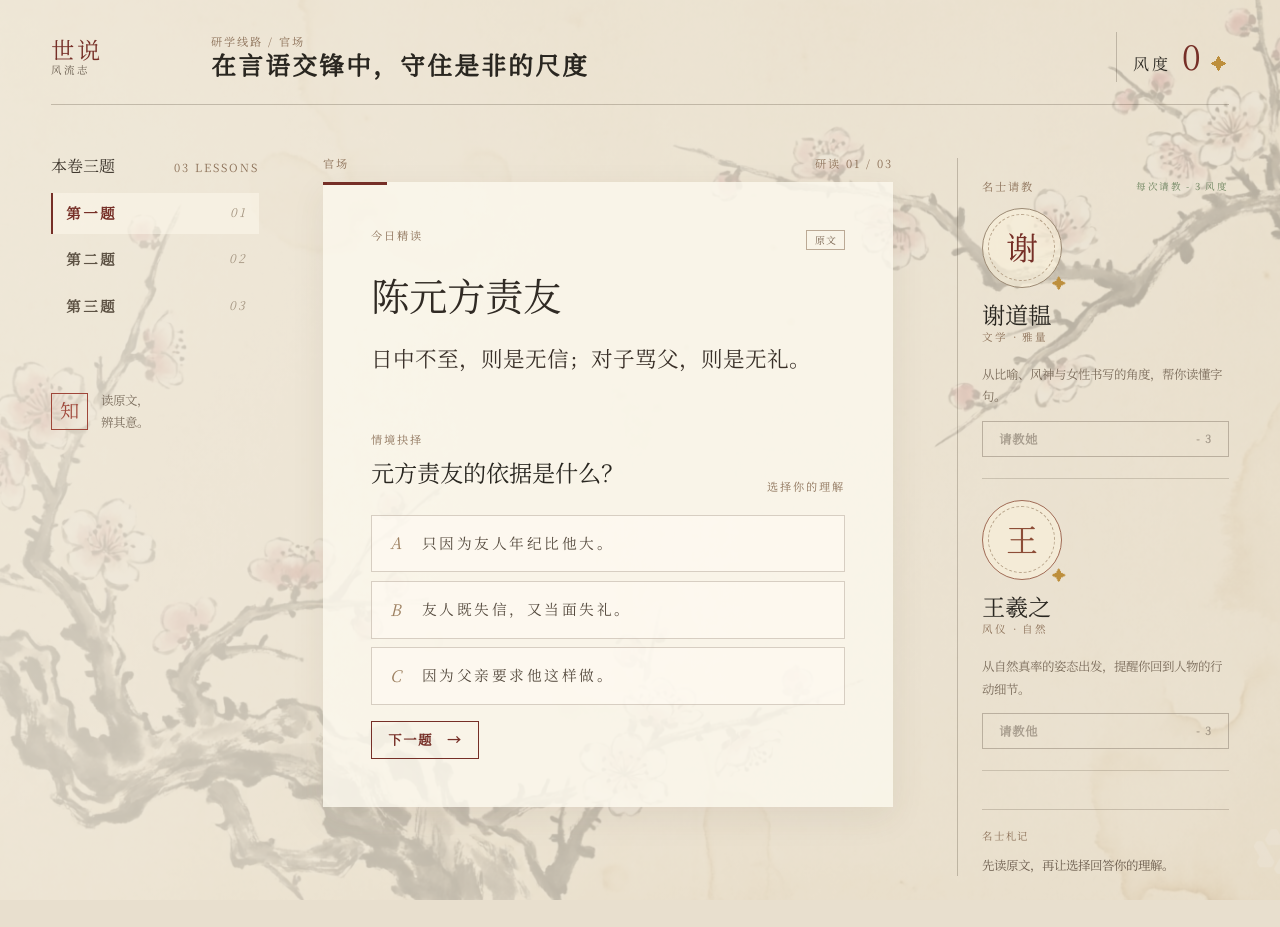
==== commit a880fcbe: "little debug" ====
--- a/court.html
+++ b/court.html
@@ -38,7 +38,7 @@
 						<div class="card-meta"><span>今日精读</span><span class="tag">原文</span></div>
 						<h2>陈元方责友</h2>
 						<p class="source-line">日中不至，则是无信；对子骂父，则是无礼。</p>
-						<p class="translation">正午不到，就是不讲信用；当着孩子的面骂父亲，就是没有礼貌。</p>
+						<p class="translation" hidden>正午不到，就是不讲信用；当着孩子的面骂父亲，就是没有礼貌。</p>
 						<section class="choice-section" aria-live="polite">
 							<div class="choice-heading"><div><span class="overline">情境抉择</span><h3>元方责友的依据是什么？</h3></div><span class="choice-count">选择你的理解</span></div>
 							<div class="choice-list">
@@ -47,13 +47,14 @@
 								<button class="choice" data-choice-index="2"><span>C</span><strong>因为父亲要求他这样做。</strong><i>→</i></button>
 							</div>
 							<div class="feedback" hidden></div>
+							<button class="continue-button" hidden>下一题 <span>→</span></button>
 						</section>
 					</article>
 					<article class="lesson text-card" data-question-id="court-q2" hidden>
 						<div class="card-meta"><span>今日精读</span><span class="tag">原文</span></div>
 						<h2>小时了了</h2>
 						<p class="source-line">小时了了，大未必佳。</p>
-						<p class="translation">小时候聪明，长大后未必出众。</p>
+						<p class="translation" hidden>小时候聪明，长大后未必出众。</p>
 						<section class="choice-section" aria-live="polite">
 							<div class="choice-heading"><div><span class="overline">情境抉择</span><h3>孔融怎样回应这句带有试探的话？</h3></div><span class="choice-count">选择你的理解</span></div>
 							<div class="choice-list">
@@ -62,13 +63,14 @@
 								<button class="choice" data-choice-index="2"><span>C</span><strong>沉默不作回答。</strong><i>→</i></button>
 							</div>
 							<div class="feedback" hidden></div>
+							<button class="continue-button" hidden>下一题 <span>→</span></button>
 						</section>
 					</article>
 					<article class="lesson text-card" data-question-id="court-q3" hidden>
 						<div class="card-meta"><span>今日精读</span><span class="tag">原文</span></div>
 						<h2>陈太丘与友期</h2>
 						<p class="source-line">君与家君期日中。日中不至，则是无信。</p>
-						<p class="translation">您和我父亲约定正午见面，正午却没有到，就是不讲信用。</p>
+						<p class="translation" hidden>您和我父亲约定正午见面，正午却没有到，就是不讲信用。</p>
 						<section class="choice-section" aria-live="polite">
 							<div class="choice-heading"><div><span class="overline">情境抉择</span><h3>这段话最重要的表达方式是什么？</h3></div><span class="choice-count">选择你的理解</span></div>
 							<div class="choice-list">
@@ -77,6 +79,7 @@
 								<button class="choice" data-choice-index="2"><span>C</span><strong>用委婉语气回避冲突。</strong><i>→</i></button>
 							</div>
 							<div class="feedback" hidden></div>
+							<button class="continue-button" hidden>下一题 <span>→</span></button>
 						</section>
 					</article>
 				</div>
--- a/css/style.css
+++ b/css/style.css
@@ -231,6 +231,7 @@
 .feedback p { margin: 0.3rem 0; }
 .feedback span { color: #8b6d48; font-size: 0.72rem; letter-spacing: 0.1em; }
 .feedback.is-success { border-left-color: #6e8461; }.feedback.is-success strong { color: #557049; }.feedback.is-revise { border-left-color: #a45a4a; }
+.continue-button { width: auto; margin: 1rem 0 0; padding: 0.7rem 1rem; border: 1px solid #762f27; border-radius: 0; color: #762f27; background: transparent; font-family: inherit; font-size: 0.85rem; letter-spacing: 0.08em; }.continue-button:hover { color: #f9f2df; background: #762f27; }.continue-button span { margin-left: 0.5rem; }
 .completion-panel { min-height: 25rem; padding: clamp(2rem, 6vw, 4rem); background: rgba(252, 248, 237, 0.82); box-shadow: 0 0.7rem 2rem rgba(76, 58, 38, 0.08); }
 .completion-panel h2 { margin: 1rem 0; color: #302a24; font-size: clamp(1.8rem, 4vw, 2.8rem); font-weight: 500; }
 .completion-score { color: #695a4b; font-size: 1rem; line-height: 1.9; }
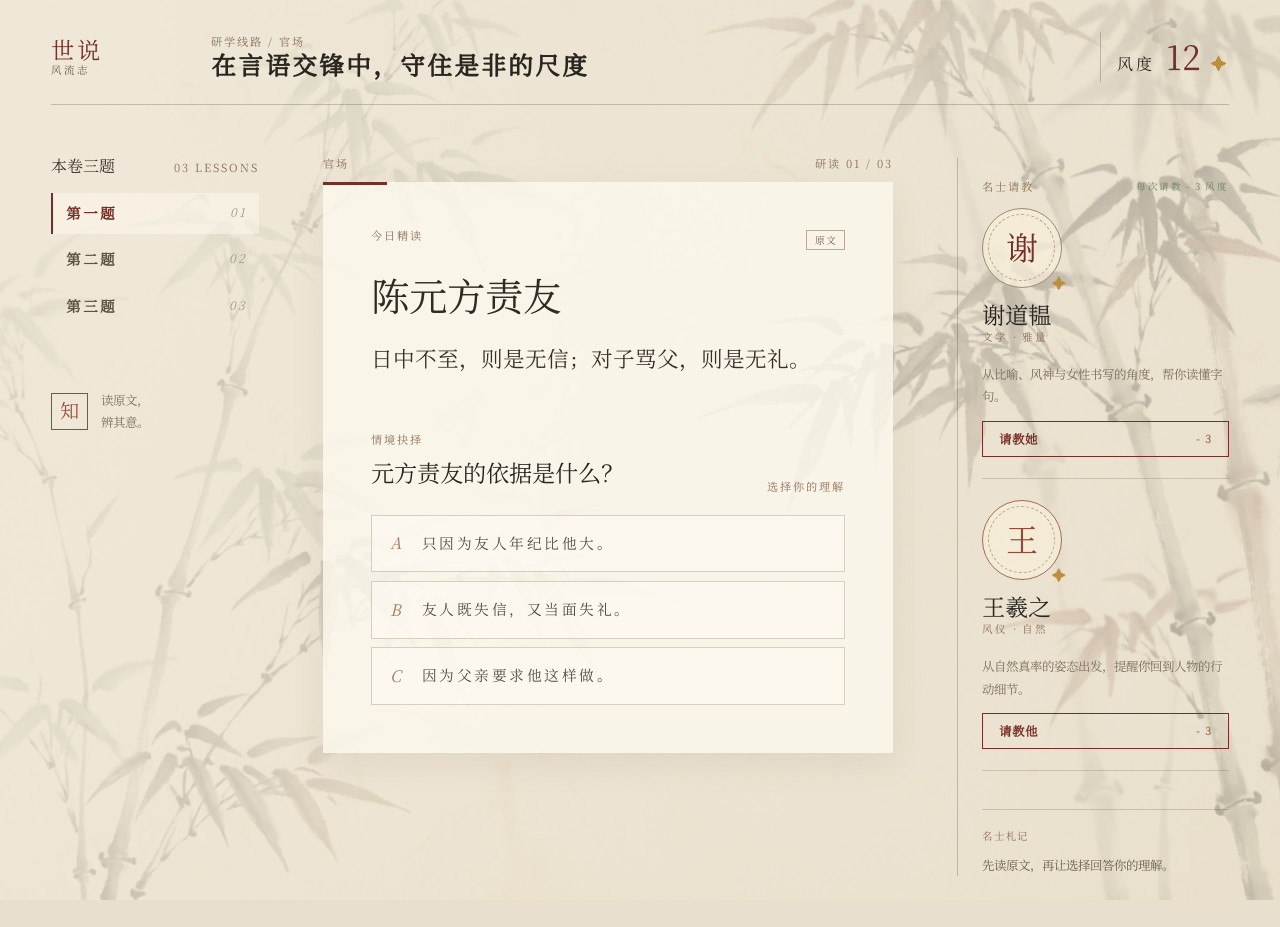
==== commit 4ea755ad: "js->json/data-rebuild" ====
--- a/court.html
+++ b/court.html
@@ -24,65 +24,12 @@
 		<main class="game-layout" data-route="court">
 			<aside class="route-rail">
 				<div class="rail-heading"><span>本卷三题</span><small>03 LESSONS</small></div>
-				<nav class="lesson-nav" aria-label="题目导航">
-					<button class="lesson-tab is-active" data-index="0">第一题<em>01</em></button>
-					<button class="lesson-tab" data-index="1">第二题<em>02</em></button>
-					<button class="lesson-tab" data-index="2">第三题<em>03</em></button>
-				</nav>
+				<nav class="lesson-nav" aria-label="题目导航"></nav>
 				<div class="rail-note"><span class="seal">知</span><p>读原文，<br>辨其意。</p></div>
 			</aside>
 			<section class="study-stage">
 				<div class="stage-topline"><span>官场</span><span id="chapter-progress">研读 01 / 03</span></div>
-				<div class="lesson-list">
-					<article class="lesson text-card is-active" data-question-id="court-q1">
-						<div class="card-meta"><span>今日精读</span><span class="tag">原文</span></div>
-						<h2>陈元方责友</h2>
-						<p class="source-line">日中不至，则是无信；对子骂父，则是无礼。</p>
-						<p class="translation" hidden>正午不到，就是不讲信用；当着孩子的面骂父亲，就是没有礼貌。</p>
-						<section class="choice-section" aria-live="polite">
-							<div class="choice-heading"><div><span class="overline">情境抉择</span><h3>元方责友的依据是什么？</h3></div><span class="choice-count">选择你的理解</span></div>
-							<div class="choice-list">
-								<button class="choice" data-choice-index="0"><span>A</span><strong>只因为友人年纪比他大。</strong><i>→</i></button>
-								<button class="choice" data-choice-index="1"><span>B</span><strong>友人既失信，又当面失礼。</strong><i>→</i></button>
-								<button class="choice" data-choice-index="2"><span>C</span><strong>因为父亲要求他这样做。</strong><i>→</i></button>
-							</div>
-							<div class="feedback" hidden></div>
-							<button class="continue-button" hidden>下一题 <span>→</span></button>
-						</section>
-					</article>
-					<article class="lesson text-card" data-question-id="court-q2" hidden>
-						<div class="card-meta"><span>今日精读</span><span class="tag">原文</span></div>
-						<h2>小时了了</h2>
-						<p class="source-line">小时了了，大未必佳。</p>
-						<p class="translation" hidden>小时候聪明，长大后未必出众。</p>
-						<section class="choice-section" aria-live="polite">
-							<div class="choice-heading"><div><span class="overline">情境抉择</span><h3>孔融怎样回应这句带有试探的话？</h3></div><span class="choice-count">选择你的理解</span></div>
-							<div class="choice-list">
-								<button class="choice" data-choice-index="0"><span>A</span><strong>直接哭泣离开。</strong><i>→</i></button>
-								<button class="choice" data-choice-index="1"><span>B</span><strong>以机敏反问，指出对方也可能是小时候聪明。</strong><i>→</i></button>
-								<button class="choice" data-choice-index="2"><span>C</span><strong>沉默不作回答。</strong><i>→</i></button>
-							</div>
-							<div class="feedback" hidden></div>
-							<button class="continue-button" hidden>下一题 <span>→</span></button>
-						</section>
-					</article>
-					<article class="lesson text-card" data-question-id="court-q3" hidden>
-						<div class="card-meta"><span>今日精读</span><span class="tag">原文</span></div>
-						<h2>陈太丘与友期</h2>
-						<p class="source-line">君与家君期日中。日中不至，则是无信。</p>
-						<p class="translation" hidden>您和我父亲约定正午见面，正午却没有到，就是不讲信用。</p>
-						<section class="choice-section" aria-live="polite">
-							<div class="choice-heading"><div><span class="overline">情境抉择</span><h3>这段话最重要的表达方式是什么？</h3></div><span class="choice-count">选择你的理解</span></div>
-							<div class="choice-list">
-								<button class="choice" data-choice-index="0"><span>A</span><strong>用事实和判断构成清晰的论辩。</strong><i>→</i></button>
-								<button class="choice" data-choice-index="1"><span>B</span><strong>用夸张故事博取同情。</strong><i>→</i></button>
-								<button class="choice" data-choice-index="2"><span>C</span><strong>用委婉语气回避冲突。</strong><i>→</i></button>
-							</div>
-							<div class="feedback" hidden></div>
-							<button class="continue-button" hidden>下一题 <span>→</span></button>
-						</section>
-					</article>
-				</div>
+				<div class="lesson-list"></div>
 				<section class="completion-panel" hidden>
 					<span class="overline">本卷完成</span>
 					<h2>你的研读结果</h2>
@@ -108,7 +55,8 @@
 			</aside>
 		</main>
 	</div>
+	<script src="js/config.js"></script>
 	<script src="js/state.js"></script>
 	<script src="js/route.js"></script>
 </body>
-</html>+</html>
--- a/css/style.css
+++ b/css/style.css
@@ -1,266 +1,10 @@
-@font-face {
-    font-family: 'Chill Jinshu Song';
-    src: url('../assets/fonts/ChillJinshuSongRegular.woff') format('woff');
-    font-display: swap;
-}
-
-:root {
-    --ink: #2d2a25;
-    --paper: #f7f0df;
-    --accent: #7b3f26;
-    --accent-dark: #5f2e1e;
-}
-
-* {
-    box-sizing: border-box;
-}
-
-body {
-    margin: 0;
-    overflow: hidden;
-    background: var(--paper);
-    color: var(--ink);
-    font-family: 'Chill Jinshu Song';
-}
-
-#app {
-    position: relative;
-    width: 100vw;
-    height: 100vh;
-    height: 100dvh;
-}
-
-#game-canvas {
-    display: block;
-    width: 100%;
-    height: 100%;
-}
-
-#ui-layer {
-    position: absolute;
-    inset: 0;
-    pointer-events: none;
-    display: flex;
-    flex-direction: column;
-    align-items: flex-start;
-    justify-content: space-between;
-    padding: clamp(3rem, 10vh, 7rem) clamp(1.5rem, 9vw, 9rem) clamp(2rem, 8vh, 6rem);
-}
-
-.title-block {
-    width: 100%;
-    text-shadow: 0 1px 14px rgba(255, 252, 240, 0.75);
-}
-
-.title-block h1 {
-    margin: 0;
-    font-size: clamp(1.8rem, 5vw, 4.5rem);
-    font-weight: 600;
-    letter-spacing: 0.04em;
-    line-height: 1.2;
-    white-space: nowrap;
-}
-
-.title-block em {
-    color: var(--accent);
-    font-style: normal;
-}
-
-.eyebrow {
-    margin: 0 0 0.8rem;
-    color: var(--accent);
-    font-size: clamp(0.85rem, 1.5vw, 1.1rem);
-    letter-spacing: 0.35em;
-}
-
-/* 菜单容器 */
-#start-menu {
-    pointer-events: auto; /* 恢复按钮点击 */
-    width: min(100%, 14rem);
-    padding: 1rem 0;
-}
-
-/* 按钮样式 */
-button {
-    display: block;
-    width: 100%;
-    margin: 0.8rem 0;
-    padding: 0.85rem 1.2rem;
-    border: 1px solid var(--accent);
-    border-radius: 2px;
-    color: var(--paper);
-    background-color: var(--accent);
-    font: 600 1.3rem 'Chill Jinshu Song';
-    letter-spacing: 0.12em;
-    cursor: pointer;
-    transition: background-color 0.2s, transform 0.2s;
-}
-
-button:hover {
-    background-color: var(--accent-dark);
-    transform: translateY(-2px);
-}
-
-button:focus-visible {
-    outline: 3px solid rgba(123, 63, 38, 0.35);
-    outline-offset: 3px;
-}
-
-button:disabled {
-    cursor: wait;
-    opacity: 0.7;
-}
-
-#loading-screen {
-    position: absolute;
-    inset: 0;
-    display: flex;
-    opacity: 0;
-    background-color: #2c2c2c;
-    color: #e1c273;
-    flex-direction: column;
-    justify-content: center;
-    align-items: center;
-    z-index: 999;
-    pointer-events: none;
-    transition: opacity 0.55s ease;
-}
-
-#loading-screen.is-visible {
-    opacity: 1;
-}
-
-#loading-screen h1 {
-    margin: 0 0 0.5rem;
-    font-size: clamp(2rem, 6vw, 4rem);
-    font-weight: 600;
-}
-
-#loading-screen p {
-    margin: 0;
-}
-
-.loading-track {
-    width: min(70vw, 20rem);
-    height: 0.35rem;
-    margin-top: 1.75rem;
-    overflow: hidden;
-    border: 1px solid rgba(225, 194, 115, 0.55);
-    background: rgba(0, 0, 0, 0.25);
-}
-
-#loading-progress {
-    display: block;
-    width: 0%;
-    height: 100%;
-    background: #e1c273;
-    transition: width 0.25s ease-out;
-}
-
-#loading-percent {
-    min-width: 3rem;
-    margin-top: 0.7rem !important;
-    color: rgba(225, 194, 115, 0.8);
-    font-size: 0.85rem;
-    text-align: center;
-}
-
-/* 研学案卷 */
-.game-page {
-    min-height: 100vh;
-    overflow: auto;
-    background: #e8dfce;
-    color: #292620;
-    font-family: 'Chill Jinshu Song';
-    --game-background: url('../assets/images/bg_banboo.png');
-}
-
-.game-page::before {
-    position: fixed;
-    inset: 0;
-    z-index: -1;
-    background: linear-gradient(115deg, rgba(255, 252, 242, 0.7), rgba(213, 196, 168, 0.35)), var(--game-background) center / cover;
-    content: '';
-    opacity: 0.36;
-}
-
-.game-shell { width: min(100%, 1500px); min-height: 100vh; margin: auto; padding: 2rem clamp(1.2rem, 4vw, 4.5rem) 1.2rem; }
-.game-header { display: grid; grid-template-columns: 8rem 1fr auto; align-items: center; gap: 2rem; padding-bottom: 1.4rem; border-bottom: 1px solid rgba(65, 52, 38, 0.25); }
-.brand-mark { display: grid; color: #762f27; text-decoration: none; }
-.brand-mark span { font-size: 1.45rem; letter-spacing: 0.13em; }
-.brand-mark small { margin-top: 0.2rem; color: #675b4d; font: 0.66rem 'Chill Jinshu Song'; letter-spacing: 0.18em; text-transform: uppercase; }
-.header-title p, .header-title h1, .grace-meter span, .grace-meter strong { margin: 0; }
-.header-title p, .overline, .stage-topline, .rail-heading small, .choice-count, .card-meta, .mentor-role, .mentor-status, .lesson-note > span { color: #896d54; font-size: 0.7rem; letter-spacing: 0.18em; }
-.header-title h1 { margin-top: 0.35rem; font-size: clamp(1.1rem, 2vw, 1.55rem); font-weight: 600; letter-spacing: 0.08em; }
-.grace-meter { display: flex; align-items: baseline; gap: 0.65rem; padding: 0.5rem 0.1rem 0.5rem 1rem; border-left: 1px solid rgba(65, 52, 38, 0.25); }
-.grace-meter span { letter-spacing: 0.2em; }
-.grace-meter strong { color: #762f27; font-size: 2.1rem; font-weight: 500; }
-.grace-meter i { color: #bd8f3d; font-style: normal; }
-.game-layout { display: grid; grid-template-columns: 13rem minmax(0, 1fr) 17rem; gap: clamp(2rem, 5vw, 5.5rem); padding: 3.3rem 0 2rem; }
-.rail-heading { display: flex; align-items: baseline; justify-content: space-between; margin-bottom: 1.2rem; color: #393128; font-size: 1rem; }
-.route-rail nav { display: grid; gap: 0.35rem; }
-.rail-note { display: flex; align-items: center; gap: 0.8rem; margin-top: 4rem; color: #796b5b; font-size: 0.78rem; line-height: 1.7; }
-.rail-note p { margin: 0; }
-.seal { display: grid; flex: 0 0 2.3rem; width: 2.3rem; height: 2.3rem; place-items: center; border: 1px solid #9f4639; color: #9f4639; font-size: 1.2rem; }
-.study-stage { min-width: 0; }
-.stage-topline { display: flex; justify-content: space-between; margin-bottom: 0.8rem; }
-.text-card { position: relative; padding: clamp(1.5rem, 4vw, 3rem); background: rgba(252, 248, 237, 0.82); box-shadow: 0 0.7rem 2rem rgba(76, 58, 38, 0.08); }
-.lesson[hidden], .completion-panel[hidden] { display: none; }
-.text-card::before { position: absolute; top: 0; left: 0; width: 4rem; height: 3px; background: #762f27; content: ''; }
-.card-meta { display: flex; justify-content: space-between; }
-.tag { padding: 0.25rem 0.45rem; border: 1px solid #bba995; color: #765f4b; font-size: 0.62rem; letter-spacing: 0.1em; }
-.text-card h2 { margin: 1.7rem 0 1.3rem; color: #302a24; font-size: clamp(1.65rem, 3vw, 2.5rem); font-weight: 500; }
-.source-line { max-width: 38rem; margin: 0; color: #392f28; font-size: clamp(1.1rem, 2vw, 1.35rem); line-height: 2.1; }
-.translation { max-width: 38rem; margin: 0.9rem 0 0; color: #796b5b; font-size: 0.84rem; line-height: 1.9; }
-.choice-section { padding-top: 3rem; }
-.choice-heading { display: flex; align-items: end; justify-content: space-between; gap: 1rem; }
-.choice-heading h3 { max-width: 34rem; margin: 0.55rem 0 0; font-size: clamp(1.1rem, 2vw, 1.45rem); font-weight: 500; line-height: 1.6; }
-.choice-count { white-space: nowrap; }
-.choice-list { display: grid; gap: 0.55rem; margin-top: 1.4rem; }
-.choice { display: grid; grid-template-columns: 2rem 1fr auto; align-items: center; width: 100%; margin: 0; padding: 1rem 1.1rem; border: 1px solid rgba(104, 82, 63, 0.25); border-radius: 0; color: #53483c; background: rgba(255, 252, 244, 0.55); font-family: inherit; text-align: left; cursor: pointer; }
-.choice span { color: #9d8061; font: italic 1rem 'Chill Jinshu Song'; }
-.choice strong { font-size: 0.92rem; font-weight: 400; line-height: 1.6; }
-.choice i { color: #aa927b; font-style: normal; opacity: 0; transition: opacity 0.2s; }
-.choice:hover { border-color: #8f4b3f; background: rgba(255, 252, 244, 0.9); }
-.choice:hover i { opacity: 1; }
-.choice.is-correct { border-color: #6e8461; background: rgba(224, 233, 212, 0.65); }
-.choice.is-wrong { border-color: #a45a4a; background: rgba(244, 222, 210, 0.7); }
-.choice:disabled { cursor: default; }
-.feedback { margin-top: 1rem; padding: 1rem 1.2rem; border-left: 2px solid #806d50; background: rgba(255, 250, 239, 0.7); color: #5c5042; font-size: 0.84rem; line-height: 1.7; }
-.feedback strong { color: #762f27; font-size: 1rem; font-weight: 500; }
-.feedback p { margin: 0.3rem 0; }
-.feedback span { color: #8b6d48; font-size: 0.72rem; letter-spacing: 0.1em; }
-.feedback.is-success { border-left-color: #6e8461; }.feedback.is-success strong { color: #557049; }.feedback.is-revise { border-left-color: #a45a4a; }
-.continue-button { width: auto; margin: 1rem 0 0; padding: 0.7rem 1rem; border: 1px solid #762f27; border-radius: 0; color: #762f27; background: transparent; font-family: inherit; font-size: 0.85rem; letter-spacing: 0.08em; }.continue-button:hover { color: #f9f2df; background: #762f27; }.continue-button span { margin-left: 0.5rem; }
-.completion-panel { min-height: 25rem; padding: clamp(2rem, 6vw, 4rem); background: rgba(252, 248, 237, 0.82); box-shadow: 0 0.7rem 2rem rgba(76, 58, 38, 0.08); }
-.completion-panel h2 { margin: 1rem 0; color: #302a24; font-size: clamp(1.8rem, 4vw, 2.8rem); font-weight: 500; }
-.completion-score { color: #695a4b; font-size: 1rem; line-height: 1.9; }
-.home-link { display: inline-block; margin-top: 1.5rem; padding: 0.7rem 1rem; border: 1px solid #762f27; color: #762f27; text-decoration: none; letter-spacing: 0.08em; }
-.home-link:hover { color: #f9f2df; background: #762f27; }
-.mentor-button { width: auto; margin: 1rem 0 0; padding: 0.7rem 1rem; border: 1px solid #762f27; border-radius: 0; color: #762f27; background: transparent; font-family: inherit; font-size: 0.85rem; letter-spacing: 0.08em; cursor: pointer; }
-.mentor-button:hover { color: #f9f2df; background: #762f27; }
-.mentor-panel { align-self: start; padding: 1.4rem 0 0 1.5rem; border-left: 1px solid rgba(65, 52, 38, 0.25); }
-.mentor-header { display: flex; justify-content: space-between; align-items: center; }.mentor-status { color: #6a825c; font-size: 0.6rem; }
-.mentor-portrait { position: relative; display: grid; width: 5rem; height: 5rem; margin: 2rem 0 1rem; place-items: center; border: 1px solid #9b8973; border-radius: 50%; color: #762f27; background: rgba(248, 240, 219, 0.7); font-size: 2rem; }.mentor-portrait::before { position: absolute; inset: 0.35rem; border: 1px dashed #b7a38a; border-radius: 50%; content: ''; }.mentor-portrait i { position: absolute; right: -0.3rem; bottom: -0.25rem; color: #bd8f3d; font-size: 0.9rem; font-style: normal; }
-.mentor-panel h2 { margin: 0; font-size: 1.45rem; font-weight: 500; }.mentor-role { margin: 0.35rem 0 1.3rem; font-size: 0.66rem; }.mentor-panel blockquote { margin: 0; padding-left: 0.8rem; border-left: 2px solid #b78a58; color: #574637; font-size: 0.92rem; line-height: 1.9; }.mentor-panel blockquote small { color: #917e6b; font-size: 0.72rem; }.mentor-copy { color: #786958; font-size: 0.78rem; line-height: 1.8; }.mentor-button { display: flex; justify-content: space-between; gap: 1rem; width: 100%; margin-top: 1.3rem; font-size: 0.78rem; }.mentor-button span { color: #a17d5d; font-size: 0.68rem; }.mentor-button:hover span { color: #f9f2df; }.mentor-button:disabled { border-color: #a69a8a; color: #8c8173; background: transparent; cursor: default; }.mentor-button:disabled span { color: #8c8173; }.lesson-note { margin-top: 2.4rem; padding-top: 1rem; border-top: 1px solid rgba(65, 52, 38, 0.2); }.lesson-note > span { font-size: 0.65rem; }.lesson-note p { margin: 0.7rem 0 0; color: #695a4b; font-size: 0.78rem; line-height: 1.8; }
-.game-footer { display: flex; justify-content: space-between; padding-top: 1rem; border-top: 1px solid rgba(65, 52, 38, 0.18); color: #9a8976; font-size: 0.66rem; letter-spacing: 0.08em; }
-
-.route-hub { padding: clamp(3rem, 8vh, 6rem) 0 4rem; }
-.hub-intro { max-width: 38rem; }
-.hub-intro h2 { margin: 0.7rem 0 1rem; color: #302a24; font-size: clamp(2rem, 5vw, 3.8rem); font-weight: 500; line-height: 1.3; }
-.hub-intro p { max-width: 31rem; margin: 0; color: #786958; font-size: 0.95rem; line-height: 1.9; }
-.route-grid { display: grid; grid-template-columns: repeat(2, 1fr); gap: 1rem; margin-top: 3.5rem; }
-.route-card { position: relative; display: flex; min-height: 15rem; flex-direction: column; justify-content: flex-end; padding: 1.4rem; overflow: hidden; border: 1px solid rgba(104, 82, 63, 0.25); color: #f8f0de; text-decoration: none; background: #786450 center / cover; box-shadow: 0 0.8rem 1.5rem rgba(76, 58, 38, 0.1); transition: transform 0.25s, box-shadow 0.25s; }
-.route-card::before { position: absolute; inset: 0; background: linear-gradient(180deg, rgba(38, 28, 20, 0.06), rgba(38, 28, 20, 0.78)); content: ''; }
-.route-card > * { position: relative; z-index: 1; }
-.route-card:hover { transform: translateY(-0.4rem); box-shadow: 0 1.2rem 2rem rgba(76, 58, 38, 0.2); }
-.route-card span { font-size: 0.68rem; letter-spacing: 0.14em; }.route-card h3 { margin: 0.5rem 0 0.2rem; font-size: 1.65rem; font-weight: 500; }.route-card p { margin: 0; font-size: 0.72rem; opacity: 0.84; }.route-card i { position: absolute; right: 1.4rem; bottom: 1.2rem; font-size: 1.2rem; font-style: normal; }.route-card-mountain { background-image: url('../assets/images/bg_lan.png'); }.route-card-court { background-image: url('../assets/images/bg_banboo.png'); }
-.hub-note { display: flex; align-items: center; gap: 0.9rem; margin-top: 3rem; color: #796b5b; font-size: 0.82rem; line-height: 1.7; }.hub-note p { margin: 0; }.hub-note small { color: #9a8976; font-size: 0.7rem; }
-.lesson-nav { display: grid; gap: 0.35rem; }.lesson-tab { display: flex; justify-content: space-between; width: 100%; margin: 0; padding: 0.8rem; border: 0; border-left: 2px solid transparent; border-radius: 0; color: #5d5244; background: transparent; font-family: inherit; font-size: 0.92rem; text-align: left; cursor: pointer; }.lesson-tab em { color: #a69783; font: italic 0.75rem 'Chill Jinshu Song'; }.lesson-tab:hover, .lesson-tab.is-active { border-left-color: #762f27; color: #762f27; background: rgba(255, 250, 239, 0.48); }
-.mentor-card { padding-bottom: 1.3rem; margin-bottom: 1.3rem; border-bottom: 1px solid rgba(65, 52, 38, 0.18); }.mentor-card .mentor-portrait { margin-top: 1rem; }.mentor-portrait-court { border-color: #9f6a55; color: #8d4d37; }.mentor-card .mentor-copy { margin-bottom: 0.8rem; }.mentor-card .mentor-button { margin-top: 0; }
-
-@media (max-width: 950px) { .route-grid { grid-template-columns: repeat(2, 1fr); }.route-hub { padding-top: 3rem; } }
-@media (max-width: 620px) { .title-block h1 { white-space: normal; overflow-wrap: anywhere; }.route-grid { grid-template-columns: 1fr 1fr; gap: 0.65rem; margin-top: 2.3rem; }.route-card { min-height: 12rem; padding: 1rem; }.route-card h3 { font-size: 1.2rem; }.route-card i { right: 1rem; bottom: 0.9rem; }.hub-note { margin-top: 2rem; }.route-page .game-layout { display: flex; }.route-page .mentor-panel { display: block; }.route-page .mentor-card { min-height: 0; } }
-
-@media (max-width: 950px) { .game-layout { grid-template-columns: 10rem minmax(0, 1fr); gap: 2rem; }.mentor-panel { grid-column: 2; display: grid; grid-template-columns: 5rem 1fr; column-gap: 1rem; padding: 1.5rem 0 0; border-top: 1px solid rgba(65, 52, 38, 0.25); border-left: 0; }.mentor-header, .mentor-copy, .mentor-button, .lesson-note { grid-column: 1 / -1; }.mentor-portrait { margin: 1rem 0; }.mentor-panel h2 { align-self: end; }.mentor-role { align-self: start; }.mentor-panel blockquote { align-self: end; } }
-@media (max-width: 620px) { .game-shell { padding: 1rem 1rem 1.2rem; }.game-header { grid-template-columns: 1fr auto; gap: 1rem; }.header-title { grid-column: 1 / -1; grid-row: 2; }.header-title h1 { font-size: 1.15rem; }.game-layout { display: flex; flex-direction: column; gap: 1.8rem; padding-top: 1.8rem; }.route-rail nav { display: flex; gap: 0.3rem; overflow-x: auto; padding-bottom: 0.35rem; }.lesson-tab { min-width: 7.1rem; padding: 0.6rem; border-top: 2px solid transparent; border-left: 0; }.lesson-tab.is-active, .lesson-tab:hover { border-top-color: #762f27; border-left-color: transparent; }.lesson-tab em { font-size: 0.6rem; white-space: nowrap; }.rail-note { display: none; }.text-card { padding: 1.3rem; }.choice-section { padding-top: 1.8rem; }.choice-heading { display: block; }.choice-count { display: block; margin-top: 0.8rem; }.choice { grid-template-columns: 1.5rem 1fr; padding: 0.8rem; }.choice i { display: none; }.mentor-panel { display: block; padding-top: 1.4rem; border-top: 1px solid rgba(65, 52, 38, 0.25); }.mentor-portrait { margin-top: 1rem; }.game-footer { display: block; line-height: 1.8; }.game-footer span { display: block; } }+/*
+ * 样式入口：按 基础 → 布局 → 组件 → 页面 的顺序引入。
+ * 页面 HTML 只需引用本文件，无需直接引用分层文件。
+ */
+@import './base.css';
+@import './layout.css';
+@import './components.css';
+@import './pages/home.css';
+@import './pages/start.css';
+@import './pages/route.css';
